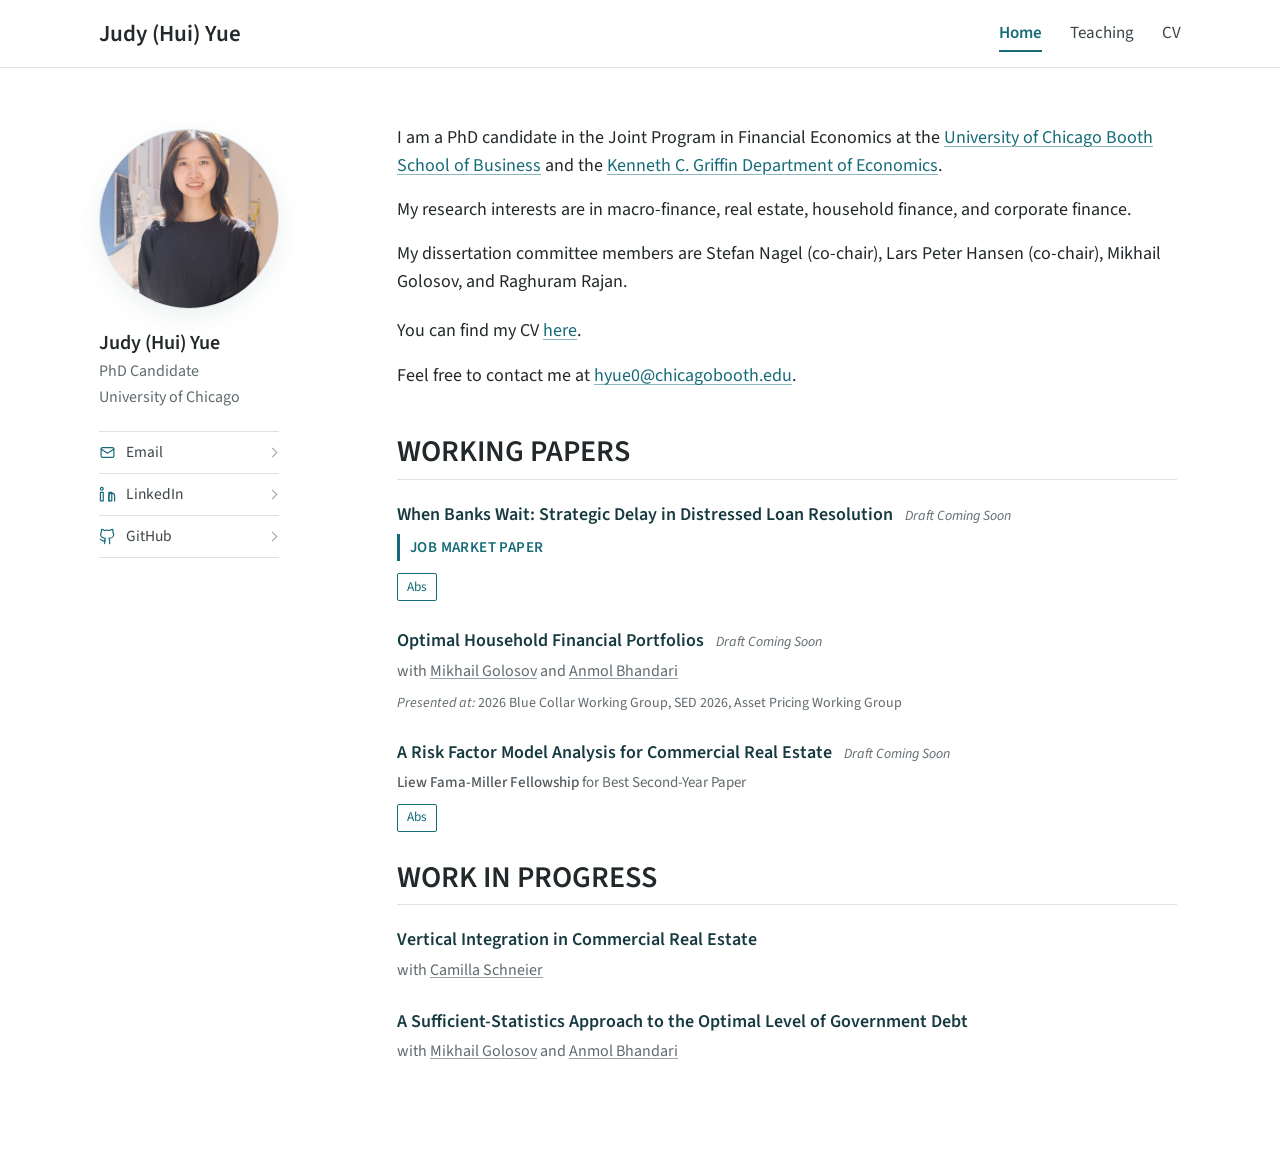
==== research.html @ 4a2eb650 "Publish personal academic website Sidebar bio with photo + Email/LinkedIn/GitHub icon links, home-pa" ====
<!DOCTYPE html>
<html lang="en">
<head>
  <meta charset="UTF-8" />
  <meta name="viewport" content="width=device-width, initial-scale=1.0" />

  <title>Research | Judy (Hui) Yue</title>
  <meta name="description" content="Research by Judy (Hui) Yue in macro-finance, real estate, household finance, and corporate finance." />
  <link rel="canonical" href="https://judyyuehui.github.io/#research" />
  <meta http-equiv="refresh" content="0; url=index.html#research" />

  <script>
    window.location.replace("index.html#research");
  </script>
</head>
<body>
  <p>Research is now available on the <a href="index.html#research">homepage</a>.</p>
</body>
</html>
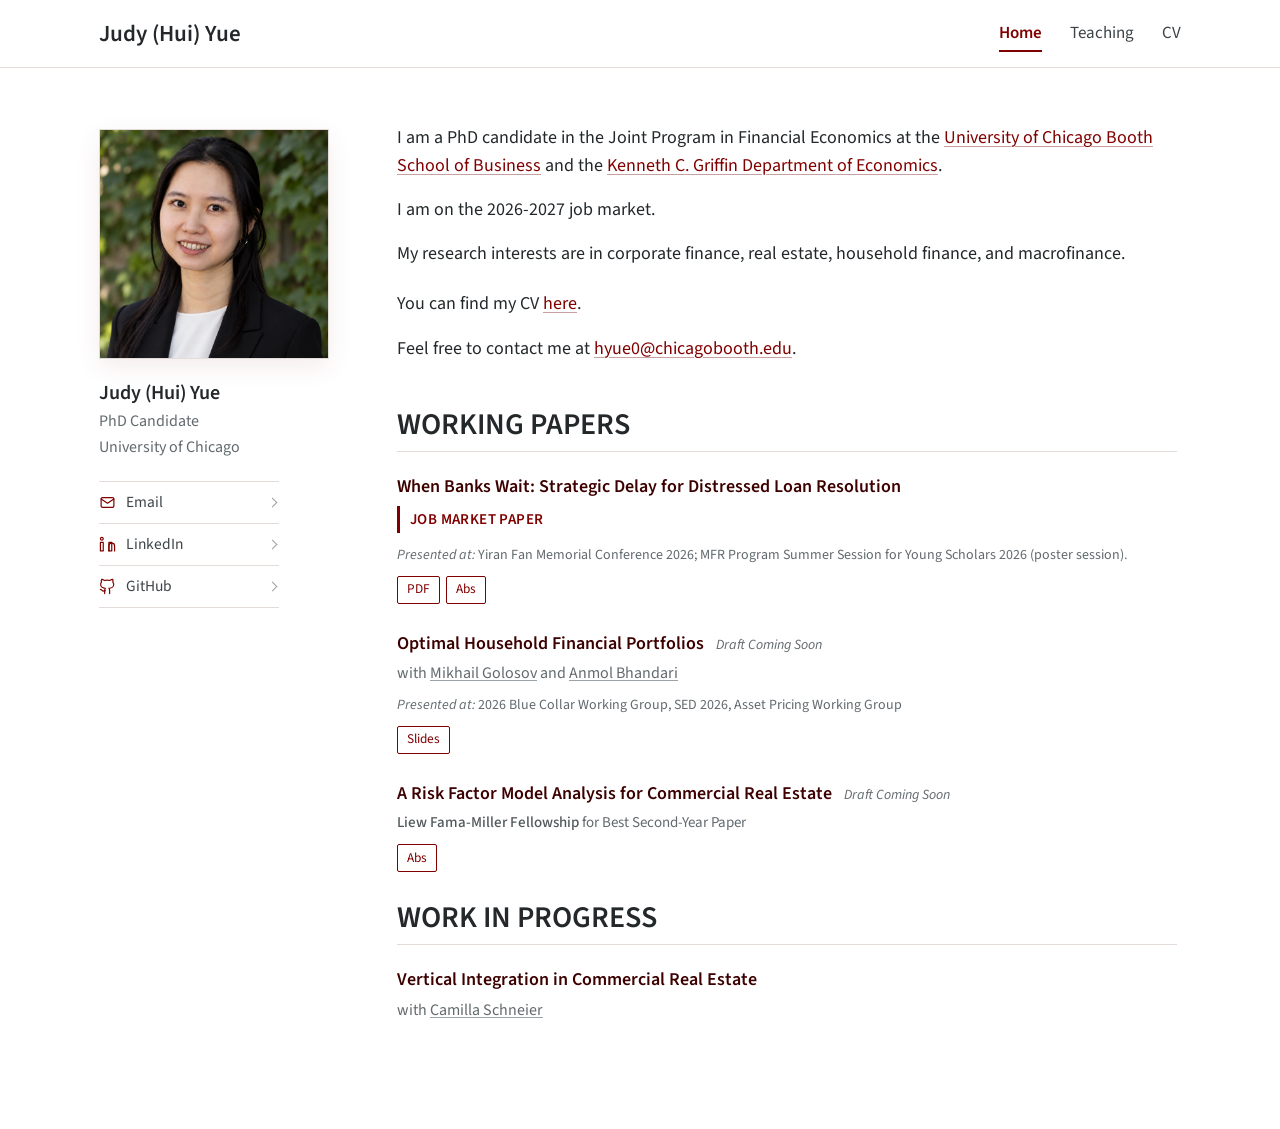
==== commit eecb66e8: "Update research interests in CV and website" ====
--- a/research.html
+++ b/research.html
@@ -5,7 +5,7 @@
   <meta name="viewport" content="width=device-width, initial-scale=1.0" />
 
   <title>Research | Judy (Hui) Yue</title>
-  <meta name="description" content="Research by Judy (Hui) Yue in macro-finance, real estate, household finance, and corporate finance." />
+  <meta name="description" content="Research by Judy (Hui) Yue in corporate finance, real estate, household finance, and macrofinance." />
   <link rel="canonical" href="https://judyyuehui.github.io/#research" />
   <meta http-equiv="refresh" content="0; url=index.html#research" />
 
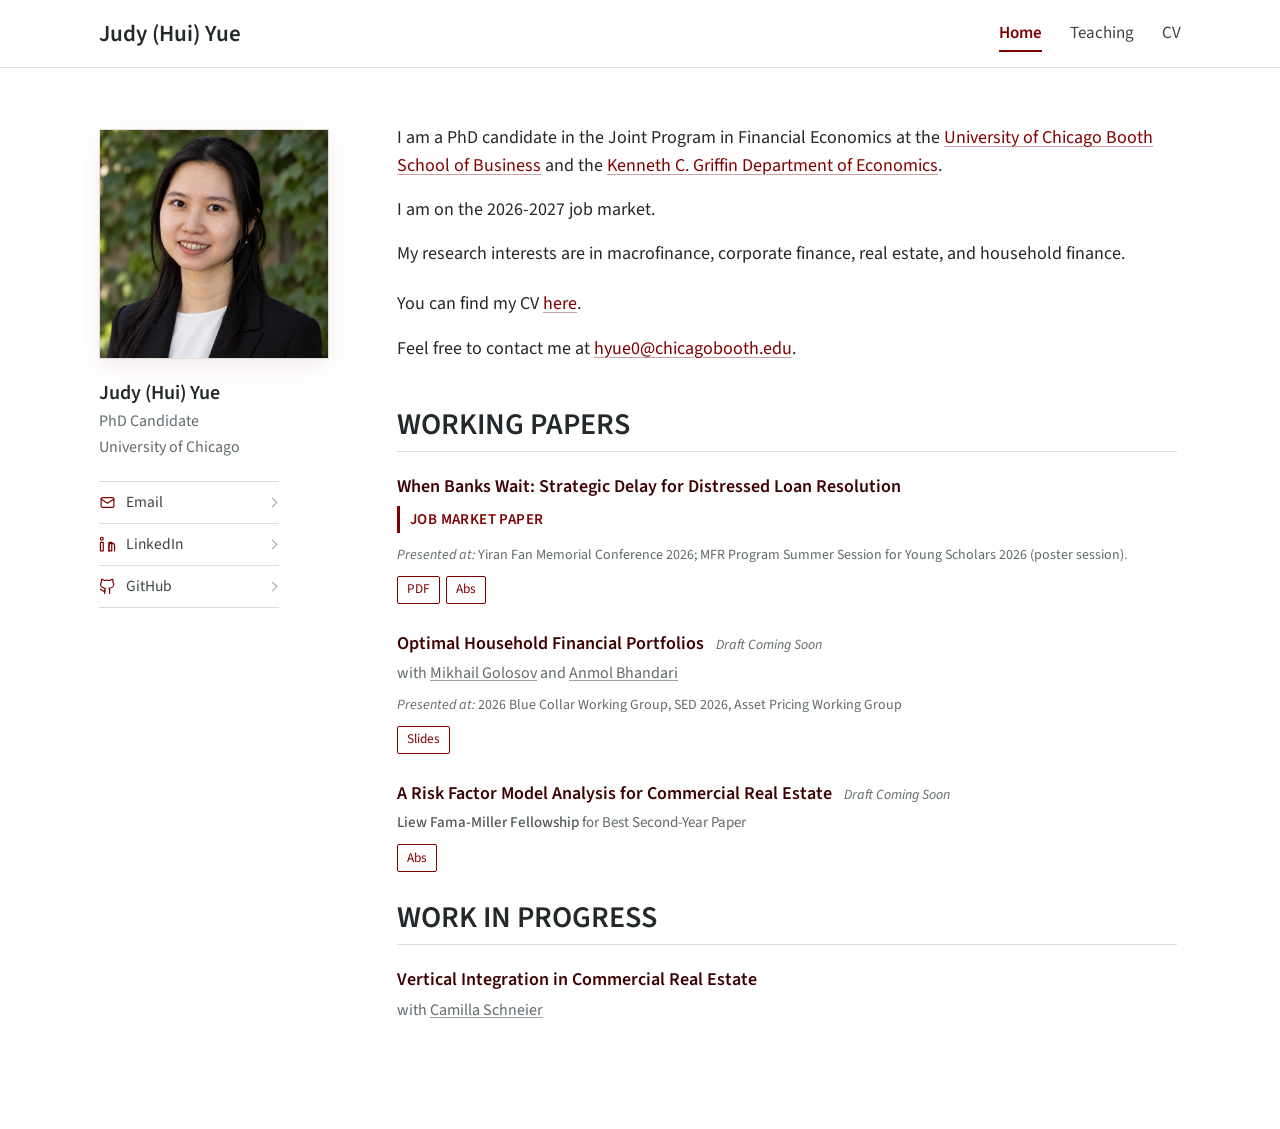
==== commit 07f87789: "Put macrofinance first in research interests" ====
--- a/research.html
+++ b/research.html
@@ -5,7 +5,7 @@
   <meta name="viewport" content="width=device-width, initial-scale=1.0" />
 
   <title>Research | Judy (Hui) Yue</title>
-  <meta name="description" content="Research by Judy (Hui) Yue in corporate finance, real estate, household finance, and macrofinance." />
+  <meta name="description" content="Research by Judy (Hui) Yue in macrofinance, corporate finance, real estate, and household finance." />
   <link rel="canonical" href="https://judyyuehui.github.io/#research" />
   <meta http-equiv="refresh" content="0; url=index.html#research" />
 
